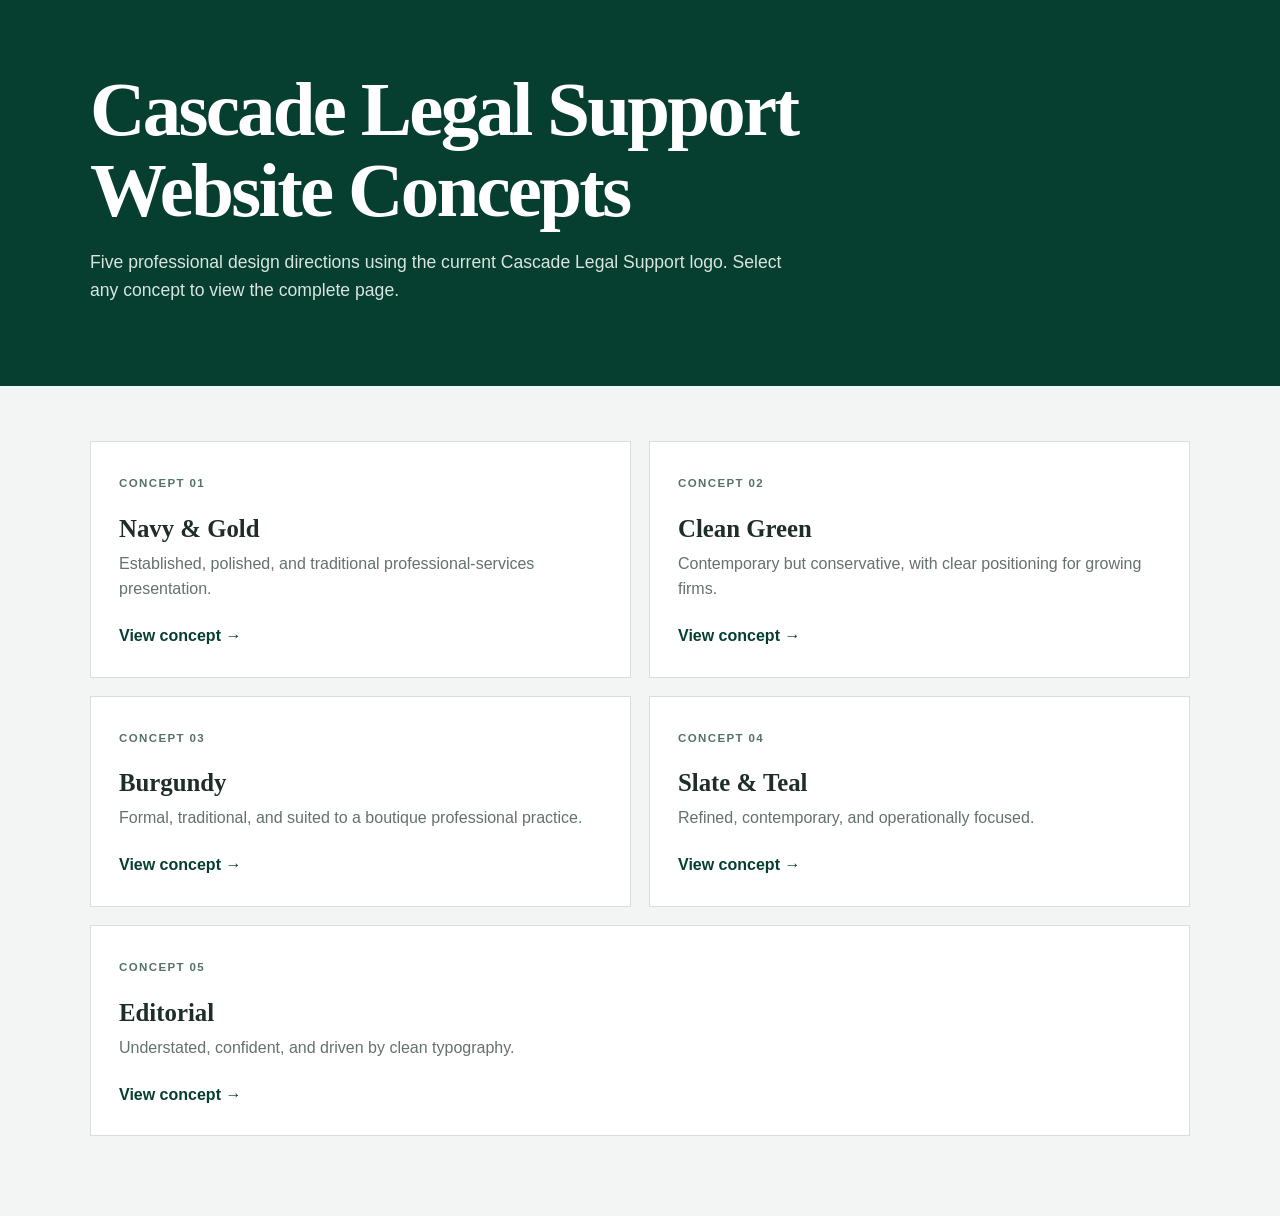
==== index.html @ d94b7d9d "Add index.html" ====
<!doctype html>
<html lang="en">
<head>
  <meta charset="utf-8">
  <meta name="viewport" content="width=device-width,initial-scale=1">
  <title>Cascade Legal Support — Website Concepts</title>
  <style>
    *{box-sizing:border-box}body{margin:0;background:#f3f5f4;color:#1f2d29;font:16px/1.55 Arial,sans-serif}.wrap{width:min(1100px,calc(100% - 36px));margin:auto}header{background:#063e30;color:#fff;padding:70px 0 65px}h1{font:600 clamp(2.5rem,6vw,4.8rem)/1.05 Georgia,serif;margin:0 0 18px;letter-spacing:-.035em}header p{max-width:700px;color:#d9e5e0;font-size:1.1rem}.grid{display:grid;grid-template-columns:repeat(2,1fr);gap:18px;padding:55px 0 80px}.card{display:block;background:#fff;border:1px solid #d7dedb;padding:28px;color:inherit;text-decoration:none;transition:.2s}.card:hover{transform:translateY(-3px);box-shadow:0 12px 30px #1d332b19}.num{font-size:.72rem;letter-spacing:.12em;color:#557268;font-weight:700}.card h2{font:600 1.55rem Georgia,serif;margin:20px 0 9px}.card p{margin:0;color:#65716d}.card strong{display:inline-block;margin-top:22px;color:#063e30}.card:last-child{grid-column:1/-1}@media(max-width:700px){.grid{grid-template-columns:1fr}.card:last-child{grid-column:auto}}
  </style>
</head>
<body>
  <header><div class="wrap"><h1>Cascade Legal Support<br>Website Concepts</h1><p>Five professional design directions using the current Cascade Legal Support logo. Select any concept to view the complete page.</p></div></header>
  <main class="wrap grid">
    <a class="card" href="pro-1.html"><span class="num">CONCEPT 01</span><h2>Navy &amp; Gold</h2><p>Established, polished, and traditional professional-services presentation.</p><strong>View concept →</strong></a>
    <a class="card" href="pro-2.html"><span class="num">CONCEPT 02</span><h2>Clean Green</h2><p>Contemporary but conservative, with clear positioning for growing firms.</p><strong>View concept →</strong></a>
    <a class="card" href="pro-3.html"><span class="num">CONCEPT 03</span><h2>Burgundy</h2><p>Formal, traditional, and suited to a boutique professional practice.</p><strong>View concept →</strong></a>
    <a class="card" href="pro-4.html"><span class="num">CONCEPT 04</span><h2>Slate &amp; Teal</h2><p>Refined, contemporary, and operationally focused.</p><strong>View concept →</strong></a>
    <a class="card" href="pro-5.html"><span class="num">CONCEPT 05</span><h2>Editorial</h2><p>Understated, confident, and driven by clean typography.</p><strong>View concept →</strong></a>
  </main>
</body>
</html>
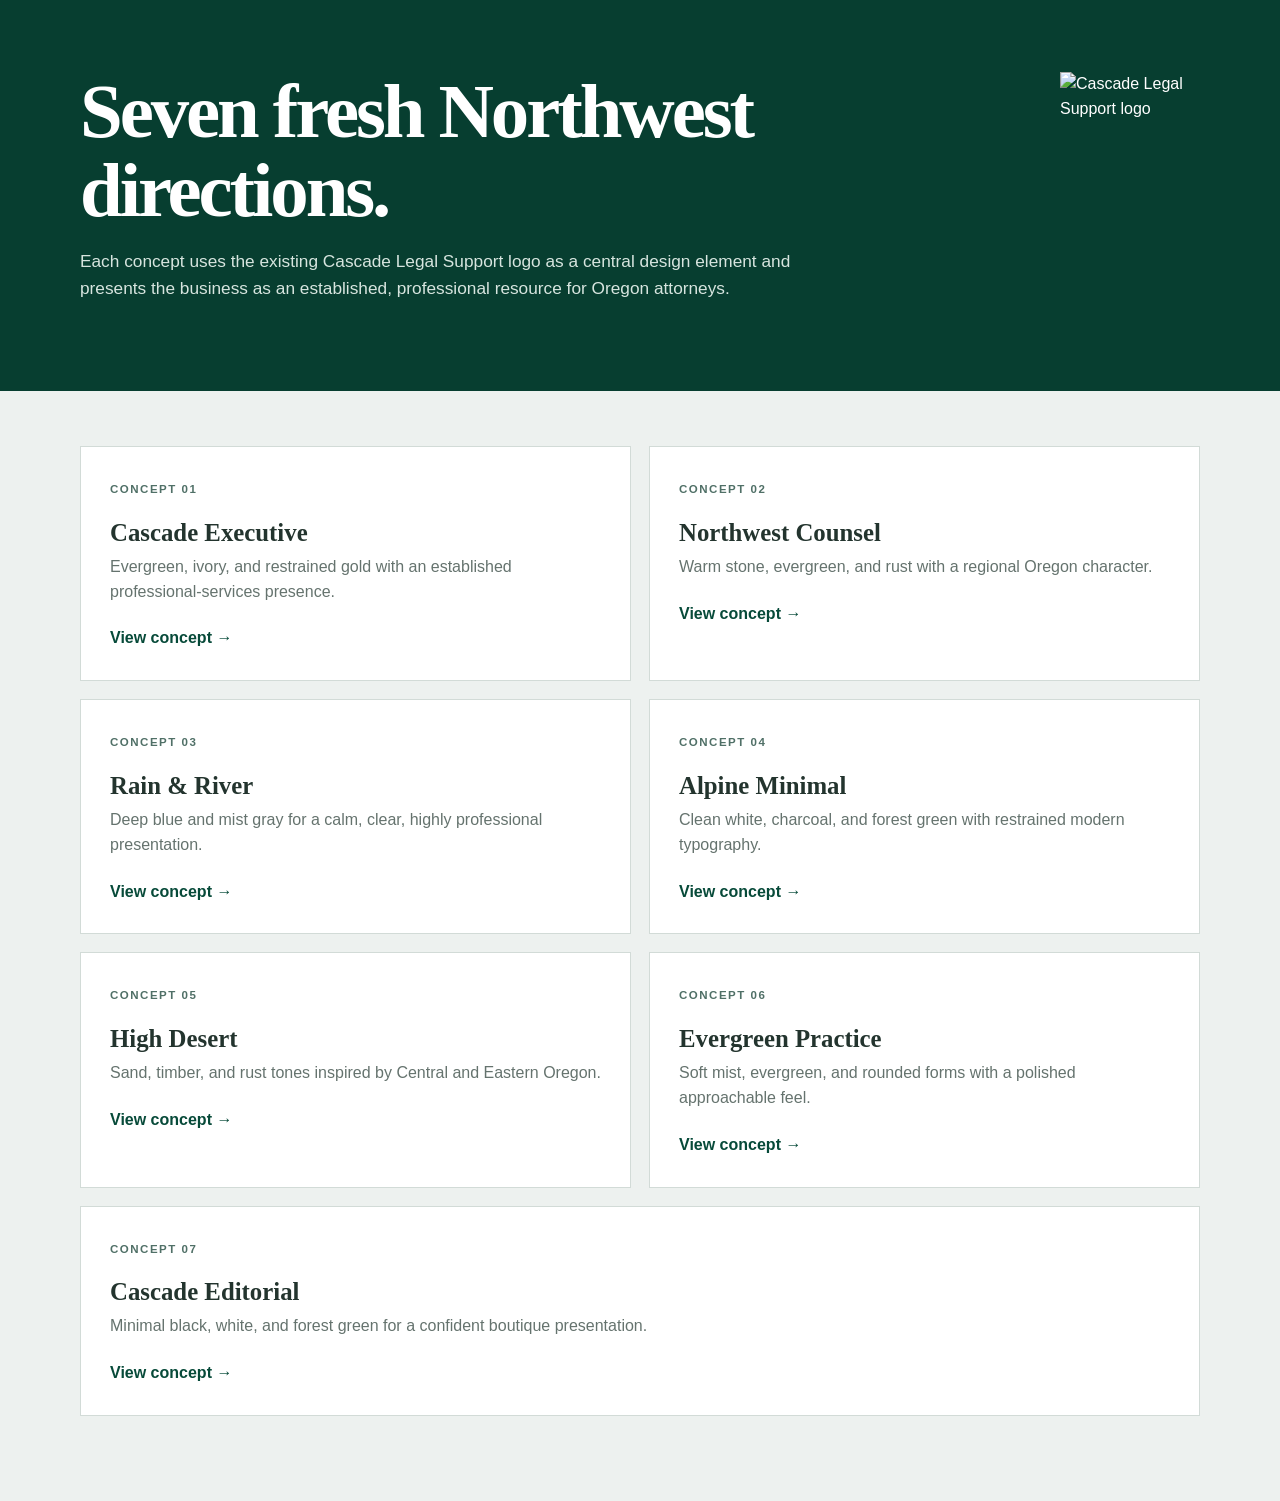
==== commit 0b4821da: "Replace comparison homepage with seven Northwest concepts" ====
--- a/index.html
+++ b/index.html
@@ -1,21 +1 @@
-<!doctype html>
-<html lang="en">
-<head>
-  <meta charset="utf-8">
-  <meta name="viewport" content="width=device-width,initial-scale=1">
-  <title>Cascade Legal Support — Website Concepts</title>
-  <style>
-    *{box-sizing:border-box}body{margin:0;background:#f3f5f4;color:#1f2d29;font:16px/1.55 Arial,sans-serif}.wrap{width:min(1100px,calc(100% - 36px));margin:auto}header{background:#063e30;color:#fff;padding:70px 0 65px}h1{font:600 clamp(2.5rem,6vw,4.8rem)/1.05 Georgia,serif;margin:0 0 18px;letter-spacing:-.035em}header p{max-width:700px;color:#d9e5e0;font-size:1.1rem}.grid{display:grid;grid-template-columns:repeat(2,1fr);gap:18px;padding:55px 0 80px}.card{display:block;background:#fff;border:1px solid #d7dedb;padding:28px;color:inherit;text-decoration:none;transition:.2s}.card:hover{transform:translateY(-3px);box-shadow:0 12px 30px #1d332b19}.num{font-size:.72rem;letter-spacing:.12em;color:#557268;font-weight:700}.card h2{font:600 1.55rem Georgia,serif;margin:20px 0 9px}.card p{margin:0;color:#65716d}.card strong{display:inline-block;margin-top:22px;color:#063e30}.card:last-child{grid-column:1/-1}@media(max-width:700px){.grid{grid-template-columns:1fr}.card:last-child{grid-column:auto}}
-  </style>
-</head>
-<body>
-  <header><div class="wrap"><h1>Cascade Legal Support<br>Website Concepts</h1><p>Five professional design directions using the current Cascade Legal Support logo. Select any concept to view the complete page.</p></div></header>
-  <main class="wrap grid">
-    <a class="card" href="pro-1.html"><span class="num">CONCEPT 01</span><h2>Navy &amp; Gold</h2><p>Established, polished, and traditional professional-services presentation.</p><strong>View concept →</strong></a>
-    <a class="card" href="pro-2.html"><span class="num">CONCEPT 02</span><h2>Clean Green</h2><p>Contemporary but conservative, with clear positioning for growing firms.</p><strong>View concept →</strong></a>
-    <a class="card" href="pro-3.html"><span class="num">CONCEPT 03</span><h2>Burgundy</h2><p>Formal, traditional, and suited to a boutique professional practice.</p><strong>View concept →</strong></a>
-    <a class="card" href="pro-4.html"><span class="num">CONCEPT 04</span><h2>Slate &amp; Teal</h2><p>Refined, contemporary, and operationally focused.</p><strong>View concept →</strong></a>
-    <a class="card" href="pro-5.html"><span class="num">CONCEPT 05</span><h2>Editorial</h2><p>Understated, confident, and driven by clean typography.</p><strong>View concept →</strong></a>
-  </main>
-</body>
-</html>
+<!doctype html><html lang="en"><head><meta charset="utf-8"><meta name="viewport" content="width=device-width,initial-scale=1"><title>Cascade Legal Support — Seven Northwest Concepts</title><style>*{box-sizing:border-box}body{margin:0;background:#edf1ef;color:#23342e;font:16px/1.55 Arial,sans-serif}.wrap{width:min(1120px,calc(100% - 36px));margin:auto}header{background:#073e30;color:#fff;padding:72px 0}header img{width:140px;height:136px;object-fit:cover;float:right;margin-left:30px}h1{font:600 clamp(2.7rem,6vw,5.2rem)/1.03 Georgia,serif;margin:0 0 18px;letter-spacing:-.04em}header p{max-width:720px;color:#d7e5df;font-size:1.08rem}.grid{display:grid;grid-template-columns:repeat(2,1fr);gap:18px;padding:55px 0 85px}.card{display:block;background:#fff;border:1px solid #d2dbd7;padding:29px;color:inherit;text-decoration:none;transition:.2s}.card:hover{transform:translateY(-3px);box-shadow:0 12px 30px #17362b18}.card small{font-size:.72rem;letter-spacing:.13em;font-weight:700;color:#507067}.card h2{font:600 1.55rem Georgia,serif;margin:18px 0 8px}.card p{margin:0;color:#65736e}.card b{display:inline-block;margin-top:22px;color:#074a39}.card:last-child{grid-column:1/-1}@media(max-width:700px){header img{float:none;margin:0 0 25px}.grid{grid-template-columns:1fr}.card:last-child{grid-column:auto}}</style></head><body><header><div class="wrap"><img src="https://images.squarespace-cdn.com/content/v1/69cd2af835cd8c3668d26eda/927dde26-89ed-428f-8f1b-a27f38ad154f/IMG_7027.jpeg?format=500w" alt="Cascade Legal Support logo"><h1>Seven fresh Northwest directions.</h1><p>Each concept uses the existing Cascade Legal Support logo as a central design element and presents the business as an established, professional resource for Oregon attorneys.</p></div></header><main class="wrap grid"><a class="card" href="concept-1.html"><small>CONCEPT 01</small><h2>Cascade Executive</h2><p>Evergreen, ivory, and restrained gold with an established professional-services presence.</p><b>View concept →</b></a><a class="card" href="concept-2.html"><small>CONCEPT 02</small><h2>Northwest Counsel</h2><p>Warm stone, evergreen, and rust with a regional Oregon character.</p><b>View concept →</b></a><a class="card" href="concept-3.html"><small>CONCEPT 03</small><h2>Rain &amp; River</h2><p>Deep blue and mist gray for a calm, clear, highly professional presentation.</p><b>View concept →</b></a><a class="card" href="concept-4.html"><small>CONCEPT 04</small><h2>Alpine Minimal</h2><p>Clean white, charcoal, and forest green with restrained modern typography.</p><b>View concept →</b></a><a class="card" href="concept-5.html"><small>CONCEPT 05</small><h2>High Desert</h2><p>Sand, timber, and rust tones inspired by Central and Eastern Oregon.</p><b>View concept →</b></a><a class="card" href="concept-6.html"><small>CONCEPT 06</small><h2>Evergreen Practice</h2><p>Soft mist, evergreen, and rounded forms with a polished approachable feel.</p><b>View concept →</b></a><a class="card" href="concept-7.html"><small>CONCEPT 07</small><h2>Cascade Editorial</h2><p>Minimal black, white, and forest green for a confident boutique presentation.</p><b>View concept →</b></a></main></body></html>
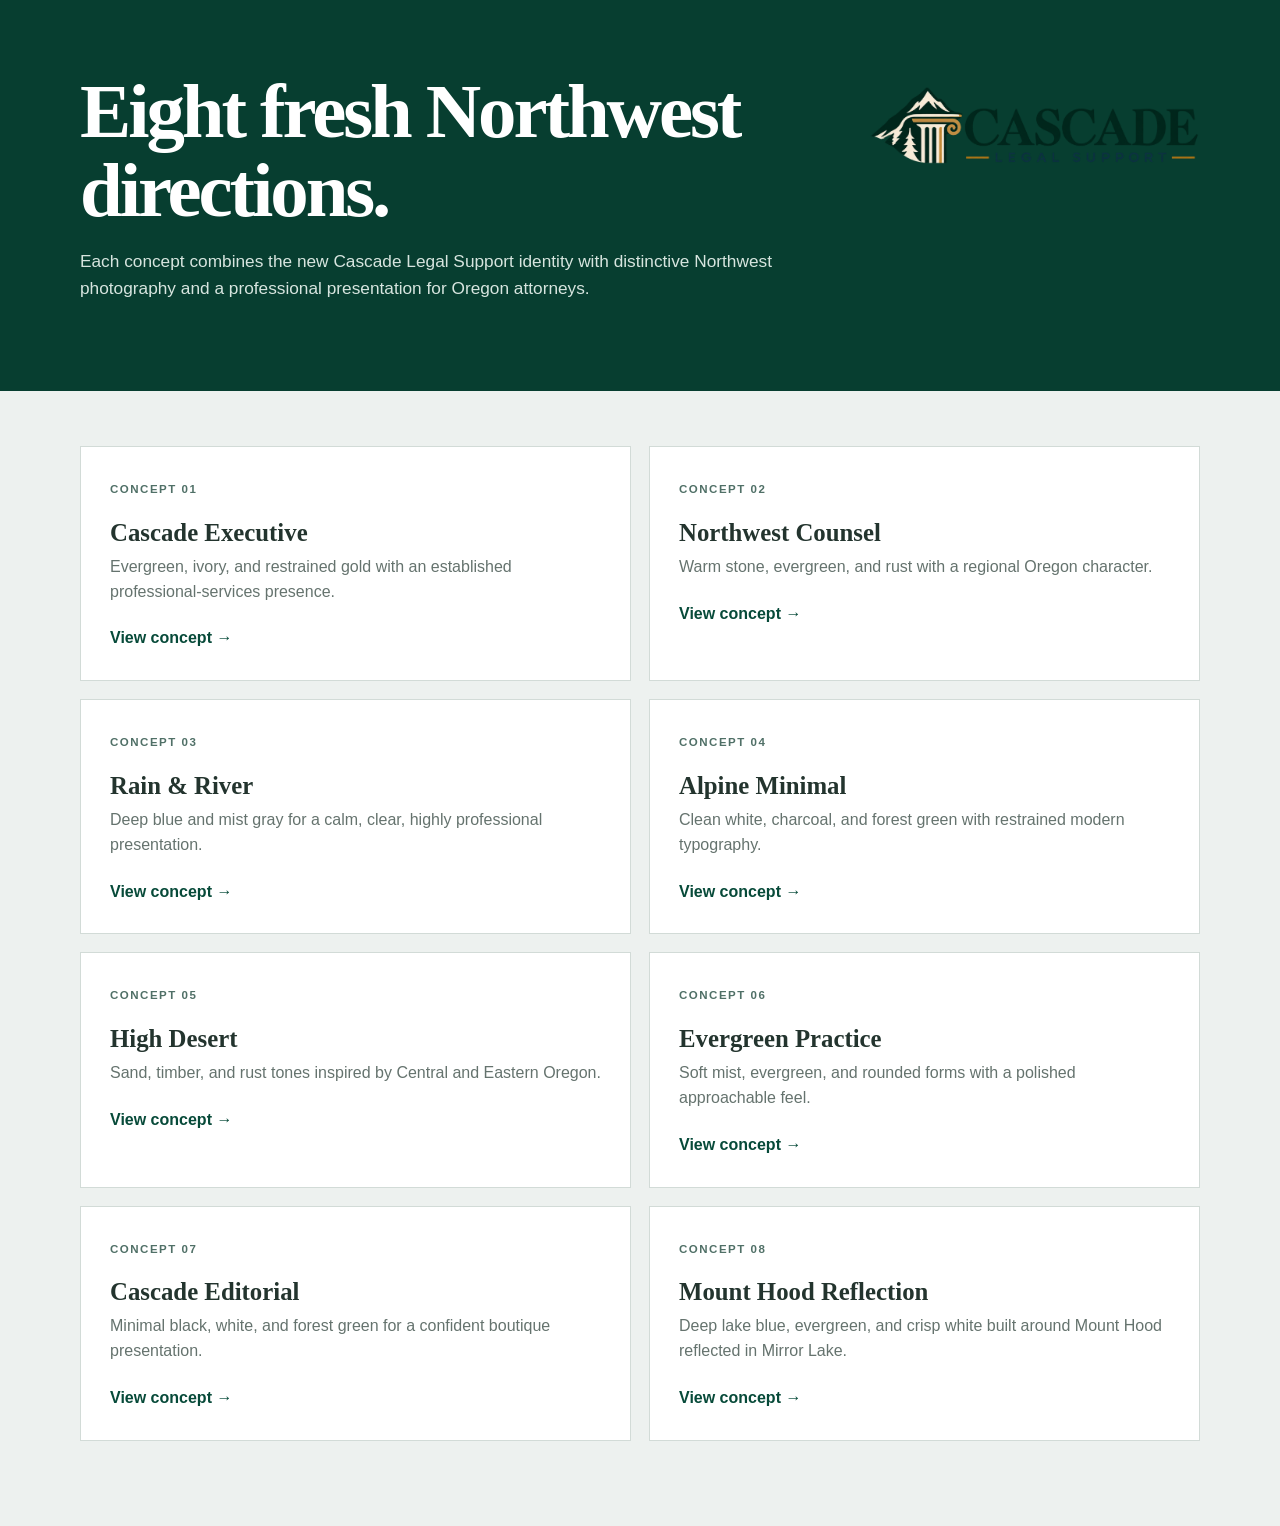
==== commit a16b1cb7: "Add Mount Hood reflection concept" ====
--- a/index.html
+++ b/index.html
@@ -1 +1 @@
-<!doctype html><html lang="en"><head><meta charset="utf-8"><meta name="viewport" content="width=device-width,initial-scale=1"><title>Cascade Legal Support — Seven Northwest Concepts</title><style>*{box-sizing:border-box}body{margin:0;background:#edf1ef;color:#23342e;font:16px/1.55 Arial,sans-serif}.wrap{width:min(1120px,calc(100% - 36px));margin:auto}header{background:#073e30;color:#fff;padding:72px 0}header img{width:140px;height:136px;object-fit:cover;float:right;margin-left:30px}h1{font:600 clamp(2.7rem,6vw,5.2rem)/1.03 Georgia,serif;margin:0 0 18px;letter-spacing:-.04em}header p{max-width:720px;color:#d7e5df;font-size:1.08rem}.grid{display:grid;grid-template-columns:repeat(2,1fr);gap:18px;padding:55px 0 85px}.card{display:block;background:#fff;border:1px solid #d2dbd7;padding:29px;color:inherit;text-decoration:none;transition:.2s}.card:hover{transform:translateY(-3px);box-shadow:0 12px 30px #17362b18}.card small{font-size:.72rem;letter-spacing:.13em;font-weight:700;color:#507067}.card h2{font:600 1.55rem Georgia,serif;margin:18px 0 8px}.card p{margin:0;color:#65736e}.card b{display:inline-block;margin-top:22px;color:#074a39}.card:last-child{grid-column:1/-1}@media(max-width:700px){header img{float:none;margin:0 0 25px}.grid{grid-template-columns:1fr}.card:last-child{grid-column:auto}}</style></head><body><header><div class="wrap"><img src="https://images.squarespace-cdn.com/content/v1/69cd2af835cd8c3668d26eda/927dde26-89ed-428f-8f1b-a27f38ad154f/IMG_7027.jpeg?format=500w" alt="Cascade Legal Support logo"><h1>Seven fresh Northwest directions.</h1><p>Each concept uses the existing Cascade Legal Support logo as a central design element and presents the business as an established, professional resource for Oregon attorneys.</p></div></header><main class="wrap grid"><a class="card" href="concept-1.html"><small>CONCEPT 01</small><h2>Cascade Executive</h2><p>Evergreen, ivory, and restrained gold with an established professional-services presence.</p><b>View concept →</b></a><a class="card" href="concept-2.html"><small>CONCEPT 02</small><h2>Northwest Counsel</h2><p>Warm stone, evergreen, and rust with a regional Oregon character.</p><b>View concept →</b></a><a class="card" href="concept-3.html"><small>CONCEPT 03</small><h2>Rain &amp; River</h2><p>Deep blue and mist gray for a calm, clear, highly professional presentation.</p><b>View concept →</b></a><a class="card" href="concept-4.html"><small>CONCEPT 04</small><h2>Alpine Minimal</h2><p>Clean white, charcoal, and forest green with restrained modern typography.</p><b>View concept →</b></a><a class="card" href="concept-5.html"><small>CONCEPT 05</small><h2>High Desert</h2><p>Sand, timber, and rust tones inspired by Central and Eastern Oregon.</p><b>View concept →</b></a><a class="card" href="concept-6.html"><small>CONCEPT 06</small><h2>Evergreen Practice</h2><p>Soft mist, evergreen, and rounded forms with a polished approachable feel.</p><b>View concept →</b></a><a class="card" href="concept-7.html"><small>CONCEPT 07</small><h2>Cascade Editorial</h2><p>Minimal black, white, and forest green for a confident boutique presentation.</p><b>View concept →</b></a></main></body></html>
+<!doctype html><html lang="en"><head><meta charset="utf-8"><meta name="viewport" content="width=device-width,initial-scale=1"><title>Cascade Legal Support — Eight Northwest Concepts</title><style>*{box-sizing:border-box}body{margin:0;background:#edf1ef;color:#23342e;font:16px/1.55 Arial,sans-serif}.wrap{width:min(1120px,calc(100% - 36px));margin:auto}header{background:#073e30;color:#fff;padding:72px 0}header img{width:330px;height:auto;object-fit:contain;float:right;margin:8px 0 20px 40px}h1{font:600 clamp(2.7rem,6vw,5.2rem)/1.03 Georgia,serif;margin:0 0 18px;letter-spacing:-.04em}header p{max-width:720px;color:#d7e5df;font-size:1.08rem}.grid{display:grid;grid-template-columns:repeat(2,1fr);gap:18px;padding:55px 0 85px}.card{display:block;background:#fff;border:1px solid #d2dbd7;padding:29px;color:inherit;text-decoration:none;transition:.2s}.card:hover{transform:translateY(-3px);box-shadow:0 12px 30px #17362b18}.card small{font-size:.72rem;letter-spacing:.13em;font-weight:700;color:#507067}.card h2{font:600 1.55rem Georgia,serif;margin:18px 0 8px}.card p{margin:0;color:#65736e}.card b{display:inline-block;margin-top:22px;color:#074a39}.card:last-child{grid-column:auto}@media(max-width:700px){header img{float:none;margin:0 0 25px}.grid{grid-template-columns:1fr}.card:last-child{grid-column:auto}}</style></head><body><header><div class="wrap"><img src="assets/cascade-logo-horizontal.png" alt="Cascade Legal Support logo"><h1>Eight fresh Northwest directions.</h1><p>Each concept combines the new Cascade Legal Support identity with distinctive Northwest photography and a professional presentation for Oregon attorneys.</p></div></header><main class="wrap grid"><a class="card" href="concept-1.html?v=20260923c"><small>CONCEPT 01</small><h2>Cascade Executive</h2><p>Evergreen, ivory, and restrained gold with an established professional-services presence.</p><b>View concept →</b></a><a class="card" href="concept-2.html?v=20260923c"><small>CONCEPT 02</small><h2>Northwest Counsel</h2><p>Warm stone, evergreen, and rust with a regional Oregon character.</p><b>View concept →</b></a><a class="card" href="concept-3.html?v=20260923c"><small>CONCEPT 03</small><h2>Rain &amp; River</h2><p>Deep blue and mist gray for a calm, clear, highly professional presentation.</p><b>View concept →</b></a><a class="card" href="concept-4.html?v=20260923c"><small>CONCEPT 04</small><h2>Alpine Minimal</h2><p>Clean white, charcoal, and forest green with restrained modern typography.</p><b>View concept →</b></a><a class="card" href="concept-5.html?v=20260923c"><small>CONCEPT 05</small><h2>High Desert</h2><p>Sand, timber, and rust tones inspired by Central and Eastern Oregon.</p><b>View concept →</b></a><a class="card" href="concept-6.html?v=20260923c"><small>CONCEPT 06</small><h2>Evergreen Practice</h2><p>Soft mist, evergreen, and rounded forms with a polished approachable feel.</p><b>View concept →</b></a><a class="card" href="concept-7.html?v=20260923c"><small>CONCEPT 07</small><h2>Cascade Editorial</h2><p>Minimal black, white, and forest green for a confident boutique presentation.</p><b>View concept →</b></a><a class="card" href="concept-8.html?v=20260923c"><small>CONCEPT 08</small><h2>Mount Hood Reflection</h2><p>Deep lake blue, evergreen, and crisp white built around Mount Hood reflected in Mirror Lake.</p><b>View concept →</b></a></main></body></html>
